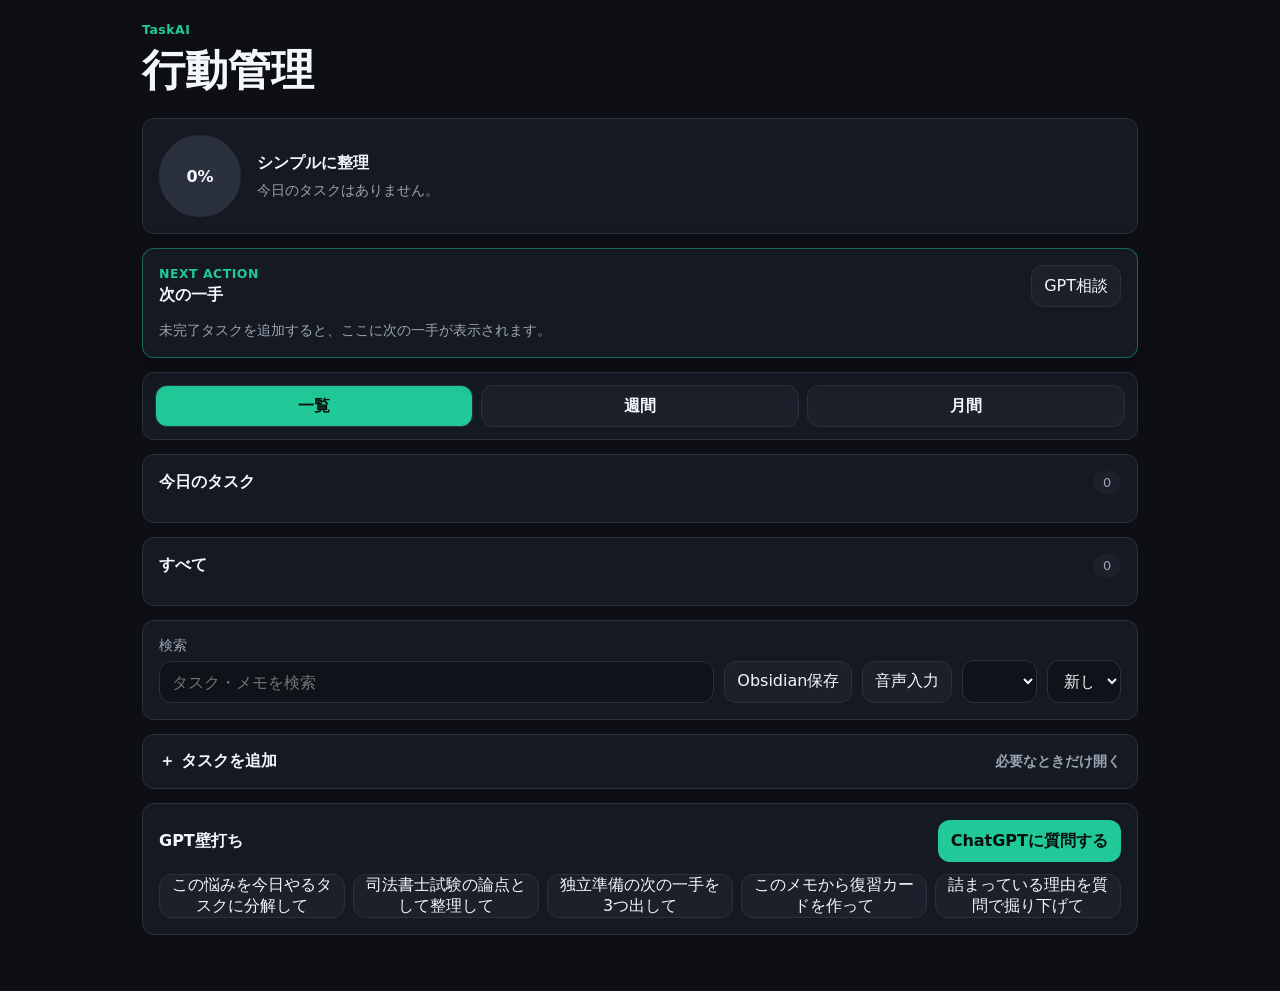
==== index.html @ c5d5bb6f "Add files via upload" ====
<!doctype html>
<html lang="ja">
  <head>
    <meta charset="utf-8">
    <meta name="viewport" content="width=device-width, initial-scale=1, viewport-fit=cover">
    <meta name="theme-color" content="#0d0f14">
    <meta name="description" content="TaskAI">
    <title>TaskAI</title>
    <link rel="manifest" href="./manifest.json">
    <link rel="stylesheet" href="./style.css">
  </head>
  <body>
    <div class="app-shell">
      <header class="topbar">
        <div>
          <p class="eyebrow">TaskAI</p>
          <h1>行動管理</h1>
        </div>
        <button class="icon-button" id="installButton" type="button" hidden aria-label="ホーム画面に追加">
          <span aria-hidden="true">＋</span>
        </button>
      </header>

      <main class="layout">
        <section class="hero-panel" aria-label="進捗">
          <div class="progress-ring" aria-hidden="true">
            <span id="completionRate">0%</span>
          </div>
          <div class="hero-copy">
            <h2>シンプルに整理</h2>
            <p id="todaySummary">今日のタスクはありません。</p>
          </div>
        </section>

        <section class="next-panel" aria-label="次の一手">
          <div class="section-title">
            <div>
              <p class="eyebrow">NEXT ACTION</p>
              <h2>次の一手</h2>
            </div>
            <button id="nextActionAskButton" class="template-button" type="button">GPT相談</button>
          </div>
          <p id="nextActionText" class="next-action-text">未完了タスクを追加すると、ここに次の一手が表示されます。</p>
        </section>

        <section class="view-switcher" aria-label="表示切替">
          <button class="view-button active" data-view="list" type="button">一覧</button>
          <button class="view-button" data-view="week" type="button">週間</button>
          <button class="view-button" data-view="month" type="button">月間</button>
        </section>

        <section id="calendarView" class="calendar-view hidden" aria-label="カレンダー表示">
          <div class="section-title">
            <h2 id="calendarTitle">週間ビュー</h2>
            <span id="calendarCount" class="count-pill">0</span>
          </div>
          <div id="calendarGrid" class="calendar-grid"></div>
        </section>

        <section class="task-section" aria-label="今日のタスク">
          <div class="section-title">
            <h2>今日のタスク</h2>
            <span id="todayCount" class="count-pill">0</span>
          </div>
          <div id="todayTasks" class="task-list"></div>
        </section>

        <section class="task-section" aria-label="すべてのタスク">
          <div class="section-title">
            <h2>すべて</h2>
            <span id="taskCount" class="count-pill">0</span>
          </div>
          <div id="taskList" class="task-list"></div>
        </section>

        <section class="toolbar" aria-label="検索と絞り込み">
          <label class="search-field">
            <span>検索</span>
            <input id="searchInput" type="search" placeholder="タスク・メモを検索">
          </label>
          <div class="toolbar-row">
            <button id="obsidianButton" class="template-button" type="button">Obsidian保存</button>
            <button id="voiceButton" class="template-button" type="button">音声入力</button>
            <select id="categoryFilter" aria-label="カテゴリフィルタ"></select>
            <select id="sortSelect" aria-label="並び替え">
              <option value="created-desc">新しい順</option>
              <option value="due-asc">期限が近い順</option>
              <option value="priority-desc">優先度順</option>
              <option value="title-asc">名前順</option>
            </select>
          </div>
        </section>

        <details id="addTaskDetails" class="form-panel" aria-label="タスク追加">
          <summary class="form-summary">
            <span>＋ タスクを追加</span>
            <small>必要なときだけ開く</small>
          </summary>
          <form id="taskForm" autocomplete="off">
            <label>
              <span>タスク</span>
              <input id="taskTitle" name="title" type="text" placeholder="例: 民法の択一30問を解く" required>
            </label>
            <div class="form-grid">
              <label>
                <span>カテゴリ</span>
                <div class="inline-field">
                  <select id="taskCategory" name="category"></select>
                  <button id="addCategoryButton" class="ghost-button" type="button">追加</button>
                </div>
              </label>
              <label>
                <span>期限</span>
                <input id="taskDueDate" name="dueDate" type="date">
              </label>
              <label>
                <span>優先度</span>
                <select id="taskPriority" name="priority">
                  <option value="high">高</option>
                  <option value="medium" selected>中</option>
                  <option value="low">低</option>
                </select>
              </label>
            </div>
            <label>
              <span>メモ</span>
              <textarea id="taskMemo" name="memo" rows="3" placeholder="気づき、論点、GPTに聞きたいこと"></textarea>
            </label>
            <button class="primary-button wide" type="submit">タスクを追加</button>
          </form>
        </details>

        <section class="quick-panel" aria-label="GPT壁打ち">
          <div class="section-title">
            <h2>GPT壁打ち</h2>
            <button id="askChatGptButton" class="primary-button" type="button">ChatGPTに質問する</button>
          </div>
          <div class="template-grid" id="templateQuestions"></div>
        </section>
      </main>
    </div>

    <button id="addTaskFab" class="fab-button" type="button" aria-label="タスク追加フォームを開く">＋</button>

    <template id="taskTemplate">
      <article class="task-card">
        <div class="task-main">
          <button class="complete-button" type="button" aria-label="完了を切り替え"></button>
          <div class="task-content">
            <div class="task-heading">
              <h3></h3>
              <span class="priority-dot"></span>
            </div>
            <div class="task-meta"></div>
            <textarea class="memo-input" rows="2" aria-label="メモ"></textarea>
          </div>
        </div>
        <div class="task-actions">
          <button class="template-button edit-button" type="button">編集</button>
          <button class="template-button ask-button" type="button">GPT質問</button>
          <button class="danger-button delete-button" type="button">削除</button>
        </div>
      </article>
    </template>


    <dialog id="editTaskDialog" class="edit-dialog">
      <form id="editTaskForm" method="dialog" class="edit-dialog-form">
        <div class="section-title">
          <h2>タスクを編集</h2>
          <button id="closeEditDialogButton" class="icon-button" type="button" aria-label="閉じる">×</button>
        </div>

        <input id="editTaskId" type="hidden">

        <label>
          <span>タスク</span>
          <input id="editTaskTitle" type="text" required>
        </label>

        <div class="form-grid">
          <label>
            <span>カテゴリ</span>
            <input id="editTaskCategory" type="text" list="editCategoryList" placeholder="例: 司法書士">
            <datalist id="editCategoryList"></datalist>
          </label>

          <label>
            <span>期限</span>
            <input id="editTaskDueDate" type="date">
          </label>

          <label>
            <span>優先度</span>
            <select id="editTaskPriority">
              <option value="high">高</option>
              <option value="medium">中</option>
              <option value="low">低</option>
            </select>
          </label>
        </div>

        <label>
          <span>メモ</span>
          <textarea id="editTaskMemo" rows="4"></textarea>
        </label>

        <div class="dialog-actions">
          <button id="cancelEditTaskButton" class="ghost-button" type="button">キャンセル</button>
          <button class="primary-button" type="submit">保存</button>
        </div>
      </form>
    </dialog>


    <script type="module" src="./app.js"></script>
  </body>
</html>
---- style.css ----
:root {
  color-scheme: dark;
  --bg: #0d0f14;
  --panel: #151922;
  --panel-soft: #1b202b;
  --line: #2a303d;
  --text: #f4f7fb;
  --muted: #9aa4b2;
  --accent: #20c997;
  --accent-strong: #13b884;
  --danger: #ff6b6b;
  --yellow: #f6c85f;
  --blue: #76a9ff;
  --radius: 12px;
  font-family: Inter, ui-sans-serif, system-ui, -apple-system, BlinkMacSystemFont, "Segoe UI", sans-serif;
}

* { box-sizing: border-box; }

body {
  margin: 0;
  min-height: 100vh;
  background: var(--bg);
  color: var(--text);
  padding-bottom: 86px;
}

button, input, select, textarea { font: inherit; }

button {
  min-height: 42px;
  cursor: pointer;
}

.app-shell {
  width: min(1040px, 100%);
  margin: 0 auto;
  padding: max(16px, env(safe-area-inset-top)) 14px 28px;
}

.topbar {
  display: flex;
  align-items: center;
  justify-content: space-between;
  gap: 16px;
  padding: 6px 0 18px;
}

.eyebrow {
  margin: 0 0 4px;
  color: var(--accent);
  font-size: 0.78rem;
  font-weight: 800;
  letter-spacing: 0.04em;
}

h1, h2, h3, p { margin: 0; }

h1 {
  font-size: clamp(1.45rem, 6vw, 2.7rem);
  letter-spacing: 0;
}

.layout {
  display: grid;
  gap: 14px;
}

.hero-panel,
.next-panel,
.quick-panel,
.form-panel,
.toolbar,
.task-section {
  background: var(--panel);
  border: 1px solid var(--line);
  border-radius: var(--radius);
  padding: 16px;
}

.hero-panel {
  display: grid;
  grid-template-columns: auto 1fr;
  align-items: center;
  gap: 16px;
}

.next-panel {
  position: sticky;
  top: 0;
  z-index: 5;
  border-color: rgba(32, 201, 151, 0.45);
  box-shadow: 0 10px 30px rgba(0, 0, 0, 0.25);
}

.progress-ring {
  --progress: 0%;
  display: grid;
  place-items: center;
  width: 82px;
  aspect-ratio: 1;
  border-radius: 50%;
  background: conic-gradient(var(--accent) var(--progress), #2a303d 0);
  color: var(--text);
  font-weight: 800;
}

.hero-copy {
  display: grid;
  gap: 8px;
}

.hero-copy h2,
.section-title h2 {
  font-size: 1rem;
}

.hero-copy p,
.task-meta,
.empty-state,
label span,
.form-summary small,
.next-action-text {
  color: var(--muted);
  font-size: 0.86rem;
}

.next-action-text {
  line-height: 1.6;
}

.section-title,
.toolbar-row,
.inline-field,
.task-heading,
.task-actions {
  display: flex;
  align-items: center;
  gap: 10px;
}

.section-title {
  justify-content: space-between;
  margin-bottom: 12px;
}

.template-grid {
  display: grid;
  grid-template-columns: repeat(auto-fit, minmax(150px, 1fr));
  gap: 8px;
}

form,
.task-list,
.task-content {
  display: grid;
  gap: 10px;
}

.form-panel {
  overflow: hidden;
}

.form-summary {
  display: flex;
  align-items: center;
  justify-content: space-between;
  gap: 12px;
  list-style: none;
  cursor: pointer;
  font-weight: 800;
}

.form-summary::-webkit-details-marker {
  display: none;
}

.form-panel[open] .form-summary {
  margin-bottom: 14px;
}

.form-grid {
  display: grid;
  grid-template-columns: 1fr;
  gap: 10px;
}

label {
  display: grid;
  gap: 6px;
}

input,
select,
textarea {
  width: 100%;
  min-height: 42px;
  border: 1px solid var(--line);
  border-radius: var(--radius);
  background: #0f1218;
  color: var(--text);
  padding: 10px 12px;
  outline: none;
}

textarea {
  resize: vertical;
}

input:focus,
select:focus,
textarea:focus {
  border-color: var(--accent);
  box-shadow: 0 0 0 3px rgba(32, 201, 151, 0.12);
}

.primary-button,
.ghost-button,
.template-button,
.danger-button,
.icon-button,
.fab-button {
  border: 1px solid transparent;
  border-radius: var(--radius);
  padding: 0 12px;
  color: var(--text);
}

.primary-button {
  background: var(--accent);
  color: #07100d;
  font-weight: 800;
}

.primary-button:hover {
  background: var(--accent-strong);
}

.ghost-button,
.template-button,
.icon-button {
  background: var(--panel-soft);
  border-color: var(--line);
}

.danger-button {
  background: rgba(255, 107, 107, 0.1);
  border-color: rgba(255, 107, 107, 0.35);
  color: #ffb4b4;
}

.wide {
  width: 100%;
}

.toolbar {
  display: grid;
  gap: 10px;
}

.toolbar-row > * {
  flex: 1;
}

.count-pill {
  min-width: 28px;
  border-radius: 999px;
  background: var(--panel-soft);
  color: var(--muted);
  padding: 4px 8px;
  text-align: center;
  font-size: 0.8rem;
}

.task-card {
  display: grid;
  gap: 12px;
  border: 1px solid var(--line);
  border-radius: var(--radius);
  background: #10141b;
  padding: 12px;
}

.task-card.priority-high {
  border-color: rgba(255, 107, 107, 0.45);
}

.task-main {
  display: grid;
  grid-template-columns: 34px 1fr;
  gap: 10px;
  align-items: start;
}

.complete-button {
  width: 34px;
  min-height: 34px;
  border: 1px solid var(--line);
  border-radius: 50%;
  background: #0f1218;
  color: var(--accent);
  font-weight: 800;
}

.is-completed {
  opacity: 0.68;
}

.is-completed h3 {
  color: var(--muted);
  text-decoration: line-through;
}

.priority-dot {
  width: 10px;
  height: 10px;
  border-radius: 50%;
  flex: 0 0 auto;
}

.priority-high .priority-dot { background: var(--danger); }
.priority-medium .priority-dot { background: var(--yellow); }
.priority-low .priority-dot { background: var(--blue); }

.memo-input {
  min-height: 58px;
  background: #0b0d12;
}

.task-actions {
  justify-content: flex-end;
}

.empty-state {
  padding: 16px 0;
  text-align: center;
}

.fab-button {
  position: fixed;
  right: 18px;
  bottom: calc(18px + env(safe-area-inset-bottom));
  width: 58px;
  height: 58px;
  min-height: 58px;
  border-radius: 999px;
  background: var(--accent);
  color: #07100d;
  font-size: 1.8rem;
  font-weight: 900;
  box-shadow: 0 12px 30px rgba(0, 0, 0, 0.4);
  z-index: 20;
}

@media (min-width: 760px) {
  body {
    padding-bottom: 28px;
  }

  .app-shell {
    padding-inline: 22px;
  }

  .layout {
    grid-template-columns: 1fr 1fr;
  }

  .hero-panel,
  .next-panel,
  .quick-panel,
  .toolbar,
  .task-section,
  .form-panel {
    grid-column: span 2;
  }

  .form-grid {
    grid-template-columns: 1.3fr 1fr 0.8fr;
  }

  .toolbar {
    grid-template-columns: 1.4fr 1fr;
    align-items: end;
  }

  .fab-button {
    display: none;
  }
}


/* 表示切替・週間/月間ビュー */
.view-switcher {
  display: flex;
  gap: 8px;
  background: var(--panel);
  border: 1px solid var(--line);
  border-radius: var(--radius);
  padding: 12px;
}

.view-button {
  flex: 1;
  min-height: 42px;
  border-radius: var(--radius);
  border: 1px solid var(--line);
  background: var(--panel-soft);
  color: var(--text);
  font-weight: 800;
}

.view-button.active {
  background: var(--accent);
  color: #07100d;
}

.calendar-view {
  background: var(--panel);
  border: 1px solid var(--line);
  border-radius: var(--radius);
  padding: 16px;
}

.calendar-grid {
  display: grid;
  grid-template-columns: 1fr;
  gap: 10px;
}

.calendar-day {
  min-height: 92px;
  border: 1px solid var(--line);
  border-radius: var(--radius);
  padding: 10px;
  background: #10141b;
}

.calendar-day.today {
  border-color: rgba(32, 201, 151, 0.65);
  box-shadow: 0 0 0 2px rgba(32, 201, 151, 0.08);
}

.calendar-day h3 {
  margin-bottom: 8px;
  font-size: 0.92rem;
  color: var(--text);
}

.calendar-task {
  padding: 7px 8px;
  border-radius: 9px;
  background: var(--panel-soft);
  font-size: 0.8rem;
  margin-bottom: 6px;
  line-height: 1.35;
  border-left: 4px solid var(--blue);
}

.calendar-task.high {
  border-left-color: var(--danger);
}

.calendar-task.medium {
  border-left-color: var(--yellow);
}

.calendar-task.low {
  border-left-color: var(--blue);
}

.calendar-task.done {
  opacity: 0.58;
  text-decoration: line-through;
}

.hidden {
  display: none !important;
}

@media (min-width: 760px) {
  .view-switcher,
  .calendar-view {
    grid-column: span 2;
  }

  .calendar-grid {
    grid-template-columns: repeat(7, minmax(0, 1fr));
  }

  .calendar-day {
    min-height: 130px;
  }
}


.edit-button {
  border-color: rgba(118, 169, 255, 0.38);
}


#obsidianButton,
#voiceButton {
  white-space: nowrap;
}


/* タスク編集モーダル */
.edit-dialog {
  width: min(620px, calc(100% - 28px));
  border: 1px solid var(--line);
  border-radius: var(--radius);
  background: var(--panel);
  color: var(--text);
  padding: 0;
}

.edit-dialog::backdrop {
  background: rgba(0, 0, 0, 0.68);
  backdrop-filter: blur(4px);
}

.edit-dialog-form {
  display: grid;
  gap: 14px;
  padding: 16px;
}

.dialog-actions {
  display: flex;
  gap: 10px;
  justify-content: flex-end;
}

.dialog-actions button {
  min-width: 112px;
}

#closeEditDialogButton {
  width: 42px;
  padding: 0;
}
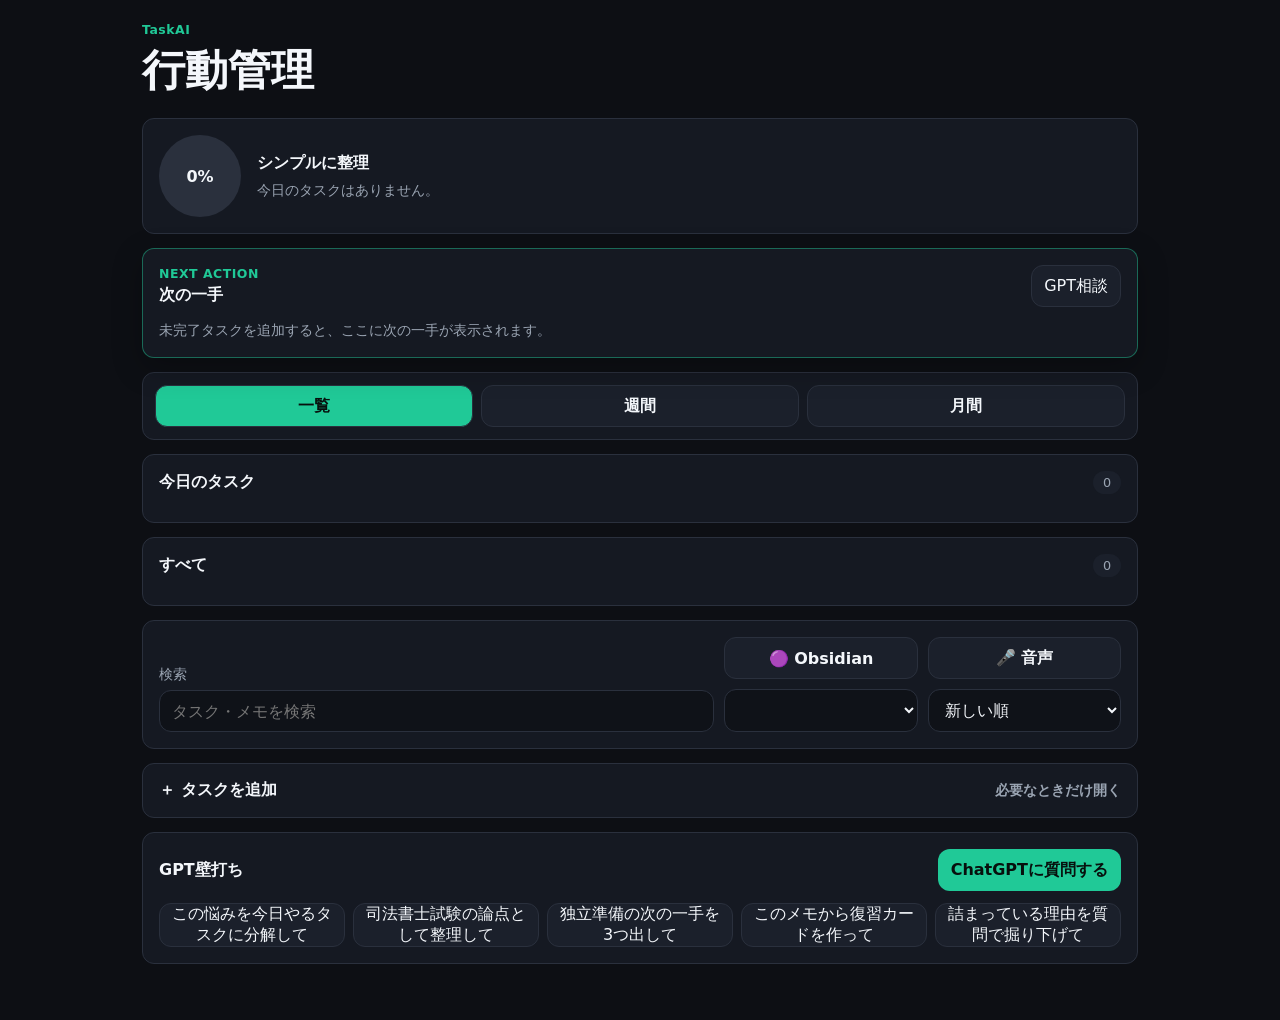
==== commit a9f199a9: "Add files via upload" ====
--- a/index.html
+++ b/index.html
@@ -7,7 +7,7 @@
     <meta name="description" content="TaskAI">
     <title>TaskAI</title>
     <link rel="manifest" href="./manifest.json">
-    <link rel="stylesheet" href="./style.css">
+    <link rel="stylesheet" href="./style.css?v=34">
   </head>
   <body>
     <div class="app-shell">
@@ -79,8 +79,8 @@
             <input id="searchInput" type="search" placeholder="タスク・メモを検索">
           </label>
           <div class="toolbar-row">
-            <button id="obsidianButton" class="template-button" type="button">Obsidian保存</button>
-            <button id="voiceButton" class="template-button" type="button">音声入力</button>
+            <button id="obsidianButton" class="template-button" type="button">🟣 Obsidian</button>
+            <button id="voiceButton" class="template-button" type="button">🎤 音声</button>
             <select id="categoryFilter" aria-label="カテゴリフィルタ"></select>
             <select id="sortSelect" aria-label="並び替え">
               <option value="created-desc">新しい順</option>
@@ -213,6 +213,6 @@
     </dialog>
 
 
-    <script type="module" src="./app.js"></script>
+    <script type="module" src="./app.js?v=34"></script>
   </body>
 </html>
--- a/style.css
+++ b/style.css
@@ -539,3 +539,47 @@
   width: 42px;
   padding: 0;
 }
+
+
+/* スマホ時のツールバー崩れ対策 */
+.toolbar-row {
+  flex-wrap: wrap;
+  align-items: stretch;
+}
+
+#obsidianButton,
+#voiceButton {
+  flex: 1 1 calc(50% - 6px);
+  min-width: 130px;
+}
+
+#categoryFilter,
+#sortSelect {
+  flex: 1 1 calc(50% - 6px);
+  min-width: 0;
+}
+
+@media (max-width: 520px) {
+  .toolbar-row {
+    display: grid;
+    grid-template-columns: 1fr 1fr;
+  }
+
+  #obsidianButton,
+  #voiceButton,
+  #categoryFilter,
+  #sortSelect {
+    width: 100%;
+    min-width: 0;
+  }
+}
+
+
+#obsidianButton {
+  font-weight: 800;
+}
+
+
+#voiceButton {
+  font-weight: 800;
+}
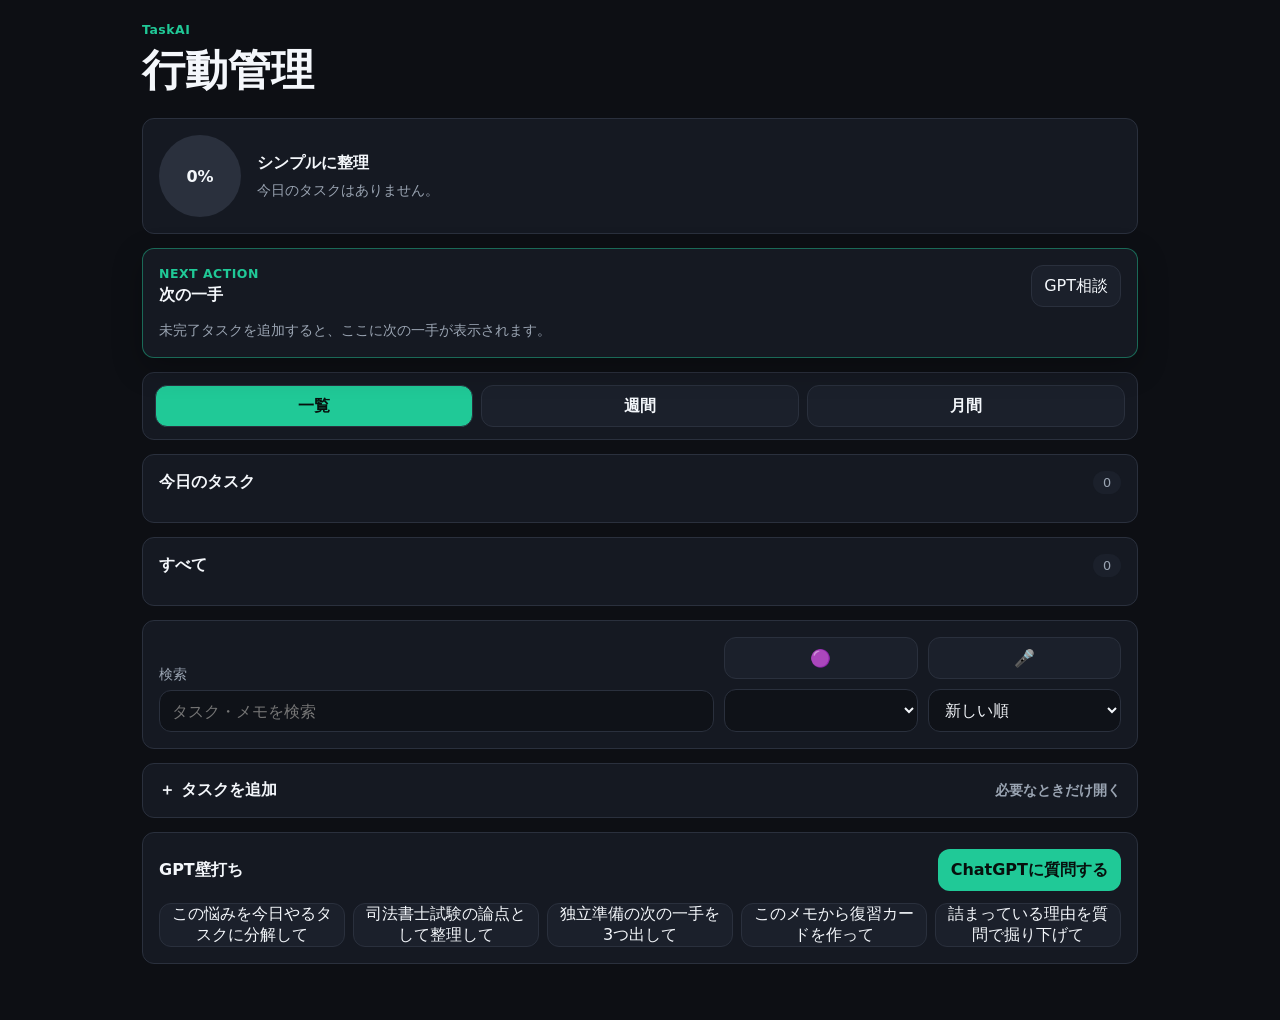
==== commit bf0332ee: "Add files via upload" ====
--- a/index.html
+++ b/index.html
@@ -7,7 +7,7 @@
     <meta name="description" content="TaskAI">
     <title>TaskAI</title>
     <link rel="manifest" href="./manifest.json">
-    <link rel="stylesheet" href="./style.css?v=34">
+    <link rel="stylesheet" href="./style.css?v=41">
   </head>
   <body>
     <div class="app-shell">
@@ -79,8 +79,8 @@
             <input id="searchInput" type="search" placeholder="タスク・メモを検索">
           </label>
           <div class="toolbar-row">
-            <button id="obsidianButton" class="template-button" type="button">🟣 Obsidian</button>
-            <button id="voiceButton" class="template-button" type="button">🎤 音声</button>
+            <button id="obsidianButton" class="template-button" type="button">🟣</button>
+            <button id="voiceButton" class="template-button" type="button">🎤</button>
             <select id="categoryFilter" aria-label="カテゴリフィルタ"></select>
             <select id="sortSelect" aria-label="並び替え">
               <option value="created-desc">新しい順</option>
@@ -213,6 +213,6 @@
     </dialog>
 
 
-    <script type="module" src="./app.js?v=34"></script>
+    <script type="module" src="./app.js?v=41"></script>
   </body>
 </html>
--- a/style.css
+++ b/style.css
@@ -583,3 +583,20 @@
 #voiceButton {
   font-weight: 800;
 }
+
+
+#obsidianButton,
+#voiceButton {
+  font-size: 1.05rem;
+  font-weight: 900;
+  padding-inline: 0;
+  display: grid;
+  place-items: center;
+}
+
+@media (max-width: 520px) {
+  #obsidianButton,
+  #voiceButton {
+    min-width: 0;
+  }
+}
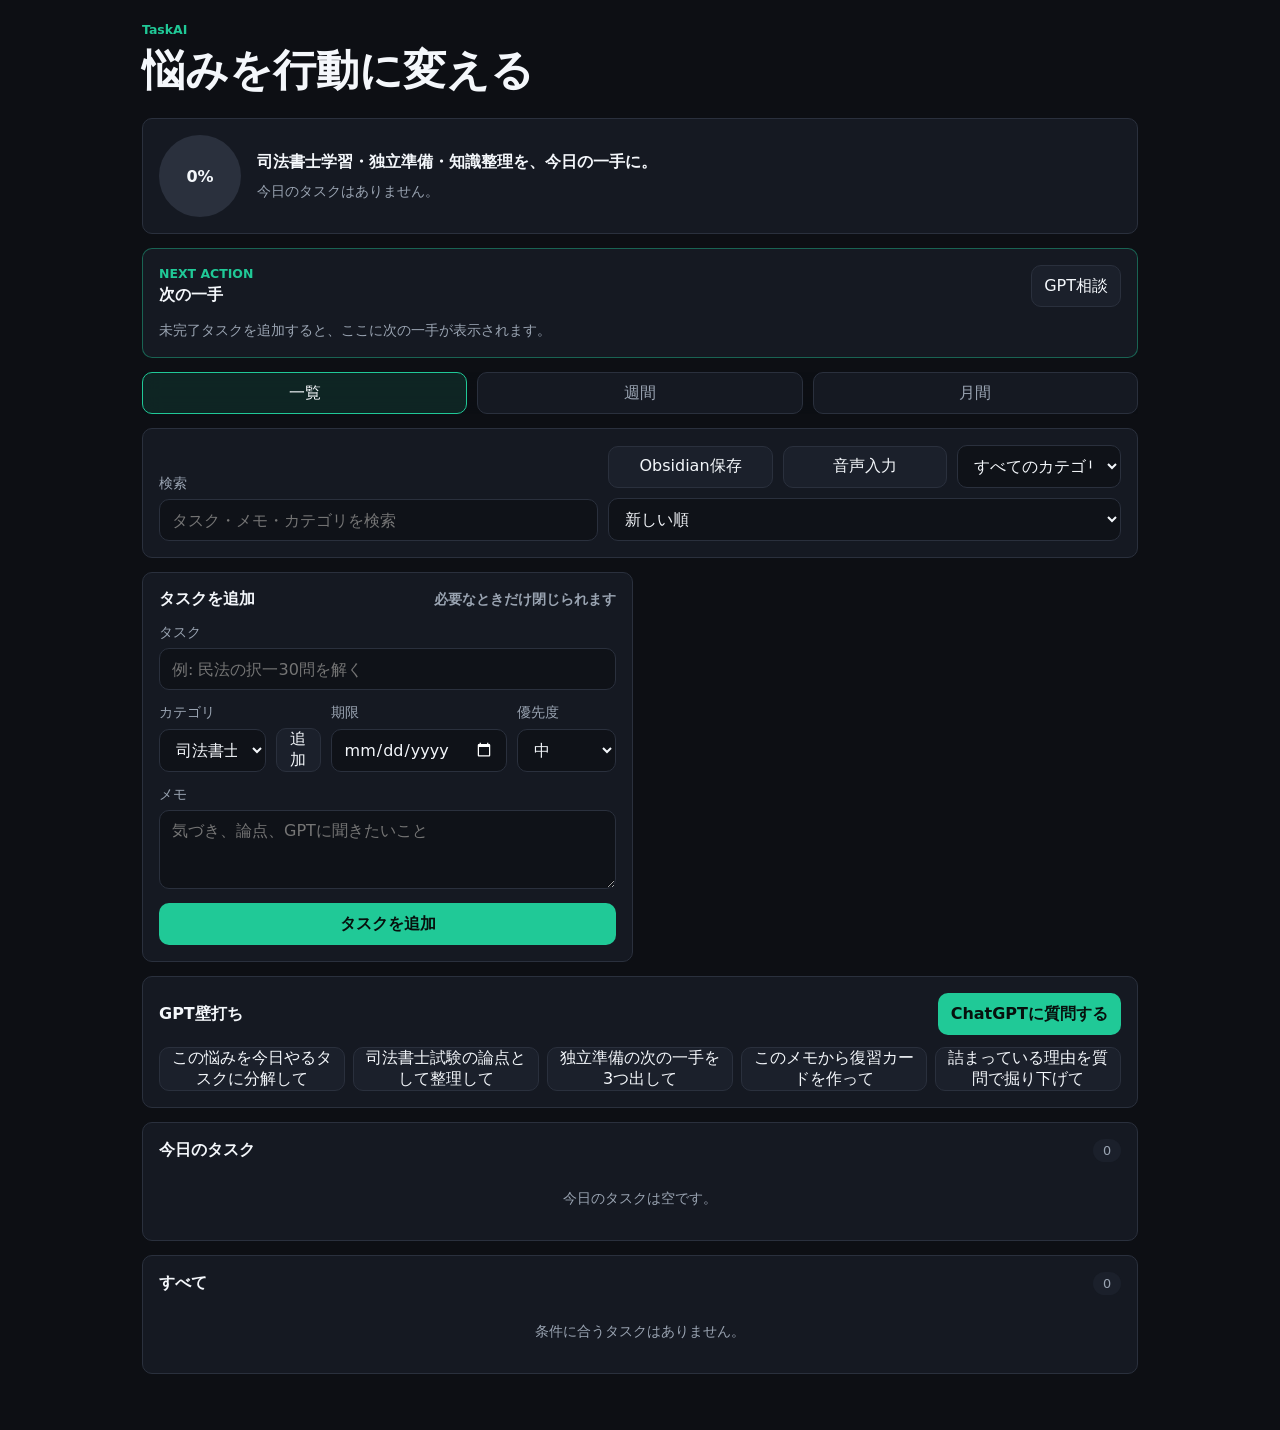
==== commit 7fbc3893: "Add files via upload" ====
--- a/index.html
+++ b/index.html
@@ -4,30 +4,43 @@
     <meta charset="utf-8">
     <meta name="viewport" content="width=device-width, initial-scale=1, viewport-fit=cover">
     <meta name="theme-color" content="#0d0f14">
-    <meta name="description" content="TaskAI">
+    <meta name="description" content="悩みを行動に変えるTaskAI">
     <title>TaskAI</title>
-    <link rel="manifest" href="./manifest.json">
-    <link rel="stylesheet" href="./style.css?v=41">
+    <script>
+      (() => {
+        const icon = "data:image/svg+xml,%3Csvg xmlns='http://www.w3.org/2000/svg' viewBox='0 0 512 512'%3E%3Crect width='512' height='512' rx='96' fill='%230d0f14'/%3E%3Cpath fill='%2320c997' d='M132 154h248v48H132zM132 236h184v48H132zM132 318h124v48H132z'/%3E%3Ccircle cx='376' cy='329' r='54' fill='%2376a9ff'/%3E%3C/svg%3E";
+        const manifest = {
+          name: "TaskAI",
+          short_name: "TaskAI",
+          description: "悩みを行動に変えるTaskAI",
+          start_url: "./index.html",
+          scope: "./",
+          display: "standalone",
+          background_color: "#0d0f14",
+          theme_color: "#0d0f14",
+          icons: [{ src: icon, sizes: "512x512", type: "image/svg+xml", purpose: "any maskable" }]
+        };
+        const href = URL.createObjectURL(new Blob([JSON.stringify(manifest)], { type: "application/manifest+json" }));
+        document.write(`<link rel="manifest" href="${href}">`);
+      })();
+    </script>
+    <link rel="stylesheet" href="./style.css?v=20260524">
   </head>
   <body>
     <div class="app-shell">
       <header class="topbar">
         <div>
           <p class="eyebrow">TaskAI</p>
-          <h1>行動管理</h1>
-        </div>
-        <button class="icon-button" id="installButton" type="button" hidden aria-label="ホーム画面に追加">
-          <span aria-hidden="true">＋</span>
-        </button>
+          <h1>悩みを行動に変える</h1>
+        </div>
+        <button id="installButton" class="icon-button" type="button" hidden aria-label="ホーム画面に追加">+</button>
       </header>
 
       <main class="layout">
         <section class="hero-panel" aria-label="進捗">
-          <div class="progress-ring" aria-hidden="true">
-            <span id="completionRate">0%</span>
-          </div>
+          <div class="progress-ring" aria-hidden="true"><span id="completionRate">0%</span></div>
           <div class="hero-copy">
-            <h2>シンプルに整理</h2>
+            <h2>司法書士学習・独立準備・知識整理を、今日の一手に。</h2>
             <p id="todaySummary">今日のタスクはありません。</p>
           </div>
         </section>
@@ -57,30 +70,14 @@
           <div id="calendarGrid" class="calendar-grid"></div>
         </section>
 
-        <section class="task-section" aria-label="今日のタスク">
-          <div class="section-title">
-            <h2>今日のタスク</h2>
-            <span id="todayCount" class="count-pill">0</span>
-          </div>
-          <div id="todayTasks" class="task-list"></div>
-        </section>
-
-        <section class="task-section" aria-label="すべてのタスク">
-          <div class="section-title">
-            <h2>すべて</h2>
-            <span id="taskCount" class="count-pill">0</span>
-          </div>
-          <div id="taskList" class="task-list"></div>
-        </section>
-
-        <section class="toolbar" aria-label="検索と絞り込み">
+        <section class="toolbar" aria-label="検索と操作">
           <label class="search-field">
             <span>検索</span>
-            <input id="searchInput" type="search" placeholder="タスク・メモを検索">
+            <input id="searchInput" type="search" placeholder="タスク・メモ・カテゴリを検索">
           </label>
           <div class="toolbar-row">
-            <button id="obsidianButton" class="template-button" type="button">🟣</button>
-            <button id="voiceButton" class="template-button" type="button">🎤</button>
+            <button id="obsidianButton" class="template-button" type="button">Obsidian保存</button>
+            <button id="voiceButton" class="template-button" type="button">音声入力</button>
             <select id="categoryFilter" aria-label="カテゴリフィルタ"></select>
             <select id="sortSelect" aria-label="並び替え">
               <option value="created-desc">新しい順</option>
@@ -91,10 +88,10 @@
           </div>
         </section>
 
-        <details id="addTaskDetails" class="form-panel" aria-label="タスク追加">
+        <details id="addTaskDetails" class="form-panel" open>
           <summary class="form-summary">
-            <span>＋ タスクを追加</span>
-            <small>必要なときだけ開く</small>
+            <span>タスクを追加</span>
+            <small>必要なときだけ閉じられます</small>
           </summary>
           <form id="taskForm" autocomplete="off">
             <label>
@@ -135,12 +132,28 @@
             <h2>GPT壁打ち</h2>
             <button id="askChatGptButton" class="primary-button" type="button">ChatGPTに質問する</button>
           </div>
-          <div class="template-grid" id="templateQuestions"></div>
+          <div id="templateQuestions" class="template-grid"></div>
+        </section>
+
+        <section class="task-section" data-list-section aria-label="今日のタスク">
+          <div class="section-title">
+            <h2>今日のタスク</h2>
+            <span id="todayCount" class="count-pill">0</span>
+          </div>
+          <div id="todayTasks" class="task-list"></div>
+        </section>
+
+        <section class="task-section" data-list-section aria-label="すべてのタスク">
+          <div class="section-title">
+            <h2>すべて</h2>
+            <span id="taskCount" class="count-pill">0</span>
+          </div>
+          <div id="taskList" class="task-list"></div>
         </section>
       </main>
     </div>
 
-    <button id="addTaskFab" class="fab-button" type="button" aria-label="タスク追加フォームを開く">＋</button>
+    <button id="addTaskFab" class="fab-button" type="button" aria-label="タスク追加フォームを開く">+</button>
 
     <template id="taskTemplate">
       <article class="task-card">
@@ -163,33 +176,27 @@
       </article>
     </template>
 
-
     <dialog id="editTaskDialog" class="edit-dialog">
-      <form id="editTaskForm" method="dialog" class="edit-dialog-form">
+      <form id="editTaskForm" class="edit-dialog-form" method="dialog">
         <div class="section-title">
           <h2>タスクを編集</h2>
-          <button id="closeEditDialogButton" class="icon-button" type="button" aria-label="閉じる">×</button>
-        </div>
-
+          <button id="closeEditDialogButton" class="icon-button" type="button" aria-label="閉じる">x</button>
+        </div>
         <input id="editTaskId" type="hidden">
-
         <label>
           <span>タスク</span>
           <input id="editTaskTitle" type="text" required>
         </label>
-
         <div class="form-grid">
           <label>
             <span>カテゴリ</span>
-            <input id="editTaskCategory" type="text" list="editCategoryList" placeholder="例: 司法書士">
+            <input id="editTaskCategory" type="text" list="editCategoryList">
             <datalist id="editCategoryList"></datalist>
           </label>
-
           <label>
             <span>期限</span>
             <input id="editTaskDueDate" type="date">
           </label>
-
           <label>
             <span>優先度</span>
             <select id="editTaskPriority">
@@ -199,12 +206,10 @@
             </select>
           </label>
         </div>
-
         <label>
           <span>メモ</span>
           <textarea id="editTaskMemo" rows="4"></textarea>
         </label>
-
         <div class="dialog-actions">
           <button id="cancelEditTaskButton" class="ghost-button" type="button">キャンセル</button>
           <button class="primary-button" type="submit">保存</button>
@@ -212,7 +217,6 @@
       </form>
     </dialog>
 
-
-    <script type="module" src="./app.js?v=41"></script>
+    <script type="module" src="./app.js?v=20260524"></script>
   </body>
 </html>
--- a/style.css
+++ b/style.css
@@ -11,12 +11,11 @@
   --danger: #ff6b6b;
   --yellow: #f6c85f;
   --blue: #76a9ff;
-  --radius: 12px;
+  --radius: 10px;
   font-family: Inter, ui-sans-serif, system-ui, -apple-system, BlinkMacSystemFont, "Segoe UI", sans-serif;
 }
 
 * { box-sizing: border-box; }
-
 body {
   margin: 0;
   min-height: 100vh;
@@ -24,75 +23,49 @@
   color: var(--text);
   padding-bottom: 86px;
 }
-
 button, input, select, textarea { font: inherit; }
-
-button {
-  min-height: 42px;
-  cursor: pointer;
-}
+button { min-height: 42px; cursor: pointer; }
+h1, h2, h3, p { margin: 0; }
+h1 { font-size: clamp(1.45rem, 6vw, 2.7rem); letter-spacing: 0; }
 
 .app-shell {
   width: min(1040px, 100%);
   margin: 0 auto;
   padding: max(16px, env(safe-area-inset-top)) 14px 28px;
 }
-
-.topbar {
+.topbar, .section-title, .toolbar-row, .inline-field, .task-heading, .task-actions, .view-switcher {
   display: flex;
   align-items: center;
-  justify-content: space-between;
-  gap: 16px;
-  padding: 6px 0 18px;
-}
-
+  gap: 10px;
+}
+.topbar { justify-content: space-between; padding: 6px 0 18px; }
+.section-title { justify-content: space-between; margin-bottom: 12px; }
+.layout, form, .task-list, .task-content { display: grid; gap: 14px; }
 .eyebrow {
-  margin: 0 0 4px;
+  margin-bottom: 4px;
   color: var(--accent);
   font-size: 0.78rem;
   font-weight: 800;
-  letter-spacing: 0.04em;
-}
-
-h1, h2, h3, p { margin: 0; }
-
-h1 {
-  font-size: clamp(1.45rem, 6vw, 2.7rem);
-  letter-spacing: 0;
-}
-
-.layout {
-  display: grid;
-  gap: 14px;
-}
-
-.hero-panel,
-.next-panel,
-.quick-panel,
-.form-panel,
-.toolbar,
-.task-section {
+}
+
+.hero-panel, .next-panel, .quick-panel, .form-panel, .toolbar, .task-section, .calendar-view {
   background: var(--panel);
   border: 1px solid var(--line);
   border-radius: var(--radius);
   padding: 16px;
 }
-
 .hero-panel {
   display: grid;
   grid-template-columns: auto 1fr;
   align-items: center;
   gap: 16px;
 }
-
 .next-panel {
   position: sticky;
   top: 0;
   z-index: 5;
-  border-color: rgba(32, 201, 151, 0.45);
-  box-shadow: 0 10px 30px rgba(0, 0, 0, 0.25);
-}
-
+  border-color: rgba(32, 201, 151, 0.42);
+}
 .progress-ring {
   --progress: 0%;
   display: grid;
@@ -101,47 +74,34 @@
   aspect-ratio: 1;
   border-radius: 50%;
   background: conic-gradient(var(--accent) var(--progress), #2a303d 0);
-  color: var(--text);
-  font-weight: 800;
-}
-
-.hero-copy {
-  display: grid;
-  gap: 8px;
-}
-
-.hero-copy h2,
-.section-title h2 {
-  font-size: 1rem;
-}
-
-.hero-copy p,
-.task-meta,
-.empty-state,
-label span,
-.form-summary small,
-.next-action-text {
+  font-weight: 800;
+}
+.hero-copy, .toolbar { display: grid; gap: 10px; }
+.hero-copy h2, .section-title h2 { font-size: 1rem; }
+.hero-copy p, .task-meta, .empty-state, label span, .form-summary small, .next-action-text, .calendar-day p {
   color: var(--muted);
   font-size: 0.86rem;
 }
-
-.next-action-text {
-  line-height: 1.6;
-}
-
-.section-title,
-.toolbar-row,
-.inline-field,
-.task-heading,
-.task-actions {
-  display: flex;
-  align-items: center;
-  gap: 10px;
-}
-
-.section-title {
-  justify-content: space-between;
-  margin-bottom: 12px;
+.next-action-text { line-height: 1.6; }
+
+.view-switcher {
+  position: sticky;
+  top: 92px;
+  z-index: 4;
+  background: rgba(13, 15, 20, 0.92);
+  backdrop-filter: blur(10px);
+}
+.view-button {
+  flex: 1;
+  border: 1px solid var(--line);
+  border-radius: var(--radius);
+  background: var(--panel);
+  color: var(--muted);
+}
+.view-button.active {
+  border-color: var(--accent);
+  color: var(--text);
+  background: rgba(32, 201, 151, 0.12);
 }
 
 .template-grid {
@@ -149,18 +109,6 @@
   grid-template-columns: repeat(auto-fit, minmax(150px, 1fr));
   gap: 8px;
 }
-
-form,
-.task-list,
-.task-content {
-  display: grid;
-  gap: 10px;
-}
-
-.form-panel {
-  overflow: hidden;
-}
-
 .form-summary {
   display: flex;
   align-items: center;
@@ -170,29 +118,11 @@
   cursor: pointer;
   font-weight: 800;
 }
-
-.form-summary::-webkit-details-marker {
-  display: none;
-}
-
-.form-panel[open] .form-summary {
-  margin-bottom: 14px;
-}
-
-.form-grid {
-  display: grid;
-  grid-template-columns: 1fr;
-  gap: 10px;
-}
-
-label {
-  display: grid;
-  gap: 6px;
-}
-
-input,
-select,
-textarea {
+.form-summary::-webkit-details-marker { display: none; }
+.form-panel[open] .form-summary { margin-bottom: 14px; }
+.form-grid { display: grid; grid-template-columns: 1fr; gap: 10px; }
+label { display: grid; gap: 6px; }
+input, select, textarea {
   width: 100%;
   min-height: 42px;
   border: 1px solid var(--line);
@@ -202,66 +132,25 @@
   padding: 10px 12px;
   outline: none;
 }
-
-textarea {
-  resize: vertical;
-}
-
-input:focus,
-select:focus,
-textarea:focus {
+textarea { resize: vertical; }
+input:focus, select:focus, textarea:focus {
   border-color: var(--accent);
   box-shadow: 0 0 0 3px rgba(32, 201, 151, 0.12);
 }
 
-.primary-button,
-.ghost-button,
-.template-button,
-.danger-button,
-.icon-button,
-.fab-button {
+.primary-button, .ghost-button, .template-button, .danger-button, .icon-button {
   border: 1px solid transparent;
   border-radius: var(--radius);
   padding: 0 12px;
   color: var(--text);
 }
-
-.primary-button {
-  background: var(--accent);
-  color: #07100d;
-  font-weight: 800;
-}
-
-.primary-button:hover {
-  background: var(--accent-strong);
-}
-
-.ghost-button,
-.template-button,
-.icon-button {
-  background: var(--panel-soft);
-  border-color: var(--line);
-}
-
-.danger-button {
-  background: rgba(255, 107, 107, 0.1);
-  border-color: rgba(255, 107, 107, 0.35);
-  color: #ffb4b4;
-}
-
-.wide {
-  width: 100%;
-}
-
-.toolbar {
-  display: grid;
-  gap: 10px;
-}
-
-.toolbar-row > * {
-  flex: 1;
-}
-
+.primary-button { background: var(--accent); color: #07100d; font-weight: 800; }
+.primary-button:hover { background: var(--accent-strong); }
+.ghost-button, .template-button, .icon-button { background: var(--panel-soft); border-color: var(--line); }
+.danger-button { background: rgba(255, 107, 107, 0.1); border-color: rgba(255, 107, 107, 0.35); color: #ffb4b4; }
+.wide { width: 100%; }
+.toolbar-row { flex-wrap: wrap; }
+.toolbar-row > * { flex: 1 1 140px; }
 .count-pill {
   min-width: 28px;
   border-radius: 999px;
@@ -280,18 +169,12 @@
   background: #10141b;
   padding: 12px;
 }
-
-.task-card.priority-high {
-  border-color: rgba(255, 107, 107, 0.45);
-}
-
 .task-main {
   display: grid;
   grid-template-columns: 34px 1fr;
   gap: 10px;
   align-items: start;
 }
-
 .complete-button {
   width: 34px;
   min-height: 34px;
@@ -301,302 +184,76 @@
   color: var(--accent);
   font-weight: 800;
 }
-
-.is-completed {
-  opacity: 0.68;
-}
-
-.is-completed h3 {
-  color: var(--muted);
-  text-decoration: line-through;
-}
-
-.priority-dot {
-  width: 10px;
-  height: 10px;
-  border-radius: 50%;
-  flex: 0 0 auto;
-}
-
-.priority-high .priority-dot { background: var(--danger); }
-.priority-medium .priority-dot { background: var(--yellow); }
-.priority-low .priority-dot { background: var(--blue); }
-
-.memo-input {
-  min-height: 58px;
-  background: #0b0d12;
-}
-
-.task-actions {
-  justify-content: flex-end;
-}
-
-.empty-state {
-  padding: 16px 0;
-  text-align: center;
+.is-completed h3 { color: var(--muted); text-decoration: line-through; }
+.priority-dot { width: 10px; height: 10px; border-radius: 50%; flex: 0 0 auto; }
+.priority-high .priority-dot, .calendar-task.high { background: var(--danger); }
+.priority-medium .priority-dot, .calendar-task.medium { background: var(--yellow); }
+.priority-low .priority-dot, .calendar-task.low { background: var(--blue); }
+.memo-input { min-height: 58px; background: #0b0d12; }
+.task-actions { justify-content: flex-end; flex-wrap: wrap; }
+.empty-state { padding: 16px 0; text-align: center; }
+.hidden { display: none !important; }
+
+.calendar-grid {
+  display: grid;
+  grid-template-columns: repeat(auto-fit, minmax(132px, 1fr));
+  gap: 10px;
+}
+.calendar-day {
+  min-height: 116px;
+  border: 1px solid var(--line);
+  border-radius: var(--radius);
+  background: #10141b;
+  padding: 10px;
+}
+.calendar-day.today { border-color: var(--accent); }
+.calendar-day h3 { margin-bottom: 8px; font-size: 0.92rem; }
+.calendar-task {
+  display: block;
+  width: 100%;
+  min-height: 32px;
+  margin-top: 6px;
+  border: 0;
+  border-radius: 7px;
+  color: #06100d;
+  padding: 6px 8px;
+  text-align: left;
+  font-size: 0.84rem;
+  font-weight: 800;
 }
 
 .fab-button {
   position: fixed;
-  right: 18px;
-  bottom: calc(18px + env(safe-area-inset-bottom));
-  width: 58px;
-  height: 58px;
-  min-height: 58px;
-  border-radius: 999px;
+  right: max(18px, env(safe-area-inset-right));
+  bottom: max(18px, env(safe-area-inset-bottom));
+  width: 56px;
+  min-height: 56px;
+  border: 0;
+  border-radius: 50%;
   background: var(--accent);
   color: #07100d;
   font-size: 1.8rem;
-  font-weight: 900;
-  box-shadow: 0 12px 30px rgba(0, 0, 0, 0.4);
-  z-index: 20;
-}
+  font-weight: 800;
+  box-shadow: 0 14px 30px rgba(0, 0, 0, 0.32);
+}
+.edit-dialog {
+  width: min(620px, calc(100% - 24px));
+  border: 1px solid var(--line);
+  border-radius: var(--radius);
+  background: var(--panel);
+  color: var(--text);
+  padding: 16px;
+}
+.edit-dialog::backdrop { background: rgba(0, 0, 0, 0.68); }
+.edit-dialog-form, .dialog-actions { display: grid; gap: 12px; }
+.dialog-actions { grid-template-columns: 1fr 1fr; }
 
 @media (min-width: 760px) {
-  body {
-    padding-bottom: 28px;
-  }
-
-  .app-shell {
-    padding-inline: 22px;
-  }
-
-  .layout {
-    grid-template-columns: 1fr 1fr;
-  }
-
-  .hero-panel,
-  .next-panel,
-  .quick-panel,
-  .toolbar,
-  .task-section,
-  .form-panel {
-    grid-column: span 2;
-  }
-
-  .form-grid {
-    grid-template-columns: 1.3fr 1fr 0.8fr;
-  }
-
-  .toolbar {
-    grid-template-columns: 1.4fr 1fr;
-    align-items: end;
-  }
-
-  .fab-button {
-    display: none;
-  }
-}
-
-
-/* 表示切替・週間/月間ビュー */
-.view-switcher {
-  display: flex;
-  gap: 8px;
-  background: var(--panel);
-  border: 1px solid var(--line);
-  border-radius: var(--radius);
-  padding: 12px;
-}
-
-.view-button {
-  flex: 1;
-  min-height: 42px;
-  border-radius: var(--radius);
-  border: 1px solid var(--line);
-  background: var(--panel-soft);
-  color: var(--text);
-  font-weight: 800;
-}
-
-.view-button.active {
-  background: var(--accent);
-  color: #07100d;
-}
-
-.calendar-view {
-  background: var(--panel);
-  border: 1px solid var(--line);
-  border-radius: var(--radius);
-  padding: 16px;
-}
-
-.calendar-grid {
-  display: grid;
-  grid-template-columns: 1fr;
-  gap: 10px;
-}
-
-.calendar-day {
-  min-height: 92px;
-  border: 1px solid var(--line);
-  border-radius: var(--radius);
-  padding: 10px;
-  background: #10141b;
-}
-
-.calendar-day.today {
-  border-color: rgba(32, 201, 151, 0.65);
-  box-shadow: 0 0 0 2px rgba(32, 201, 151, 0.08);
-}
-
-.calendar-day h3 {
-  margin-bottom: 8px;
-  font-size: 0.92rem;
-  color: var(--text);
-}
-
-.calendar-task {
-  padding: 7px 8px;
-  border-radius: 9px;
-  background: var(--panel-soft);
-  font-size: 0.8rem;
-  margin-bottom: 6px;
-  line-height: 1.35;
-  border-left: 4px solid var(--blue);
-}
-
-.calendar-task.high {
-  border-left-color: var(--danger);
-}
-
-.calendar-task.medium {
-  border-left-color: var(--yellow);
-}
-
-.calendar-task.low {
-  border-left-color: var(--blue);
-}
-
-.calendar-task.done {
-  opacity: 0.58;
-  text-decoration: line-through;
-}
-
-.hidden {
-  display: none !important;
-}
-
-@media (min-width: 760px) {
-  .view-switcher,
-  .calendar-view {
-    grid-column: span 2;
-  }
-
-  .calendar-grid {
-    grid-template-columns: repeat(7, minmax(0, 1fr));
-  }
-
-  .calendar-day {
-    min-height: 130px;
-  }
-}
-
-
-.edit-button {
-  border-color: rgba(118, 169, 255, 0.38);
-}
-
-
-#obsidianButton,
-#voiceButton {
-  white-space: nowrap;
-}
-
-
-/* タスク編集モーダル */
-.edit-dialog {
-  width: min(620px, calc(100% - 28px));
-  border: 1px solid var(--line);
-  border-radius: var(--radius);
-  background: var(--panel);
-  color: var(--text);
-  padding: 0;
-}
-
-.edit-dialog::backdrop {
-  background: rgba(0, 0, 0, 0.68);
-  backdrop-filter: blur(4px);
-}
-
-.edit-dialog-form {
-  display: grid;
-  gap: 14px;
-  padding: 16px;
-}
-
-.dialog-actions {
-  display: flex;
-  gap: 10px;
-  justify-content: flex-end;
-}
-
-.dialog-actions button {
-  min-width: 112px;
-}
-
-#closeEditDialogButton {
-  width: 42px;
-  padding: 0;
-}
-
-
-/* スマホ時のツールバー崩れ対策 */
-.toolbar-row {
-  flex-wrap: wrap;
-  align-items: stretch;
-}
-
-#obsidianButton,
-#voiceButton {
-  flex: 1 1 calc(50% - 6px);
-  min-width: 130px;
-}
-
-#categoryFilter,
-#sortSelect {
-  flex: 1 1 calc(50% - 6px);
-  min-width: 0;
-}
-
-@media (max-width: 520px) {
-  .toolbar-row {
-    display: grid;
-    grid-template-columns: 1fr 1fr;
-  }
-
-  #obsidianButton,
-  #voiceButton,
-  #categoryFilter,
-  #sortSelect {
-    width: 100%;
-    min-width: 0;
-  }
-}
-
-
-#obsidianButton {
-  font-weight: 800;
-}
-
-
-#voiceButton {
-  font-weight: 800;
-}
-
-
-#obsidianButton,
-#voiceButton {
-  font-size: 1.05rem;
-  font-weight: 900;
-  padding-inline: 0;
-  display: grid;
-  place-items: center;
-}
-
-@media (max-width: 520px) {
-  #obsidianButton,
-  #voiceButton {
-    min-width: 0;
-  }
-}
+  body { padding-bottom: 28px; }
+  .app-shell { padding-inline: 22px; }
+  .layout { grid-template-columns: 1fr 1fr; }
+  .hero-panel, .next-panel, .view-switcher, .toolbar, .calendar-view, .quick-panel, .task-section { grid-column: span 2; }
+  .form-grid { grid-template-columns: 1.3fr 1fr 0.8fr; }
+  .toolbar { grid-template-columns: 1.2fr 1.4fr; align-items: end; }
+  .fab-button { display: none; }
+}
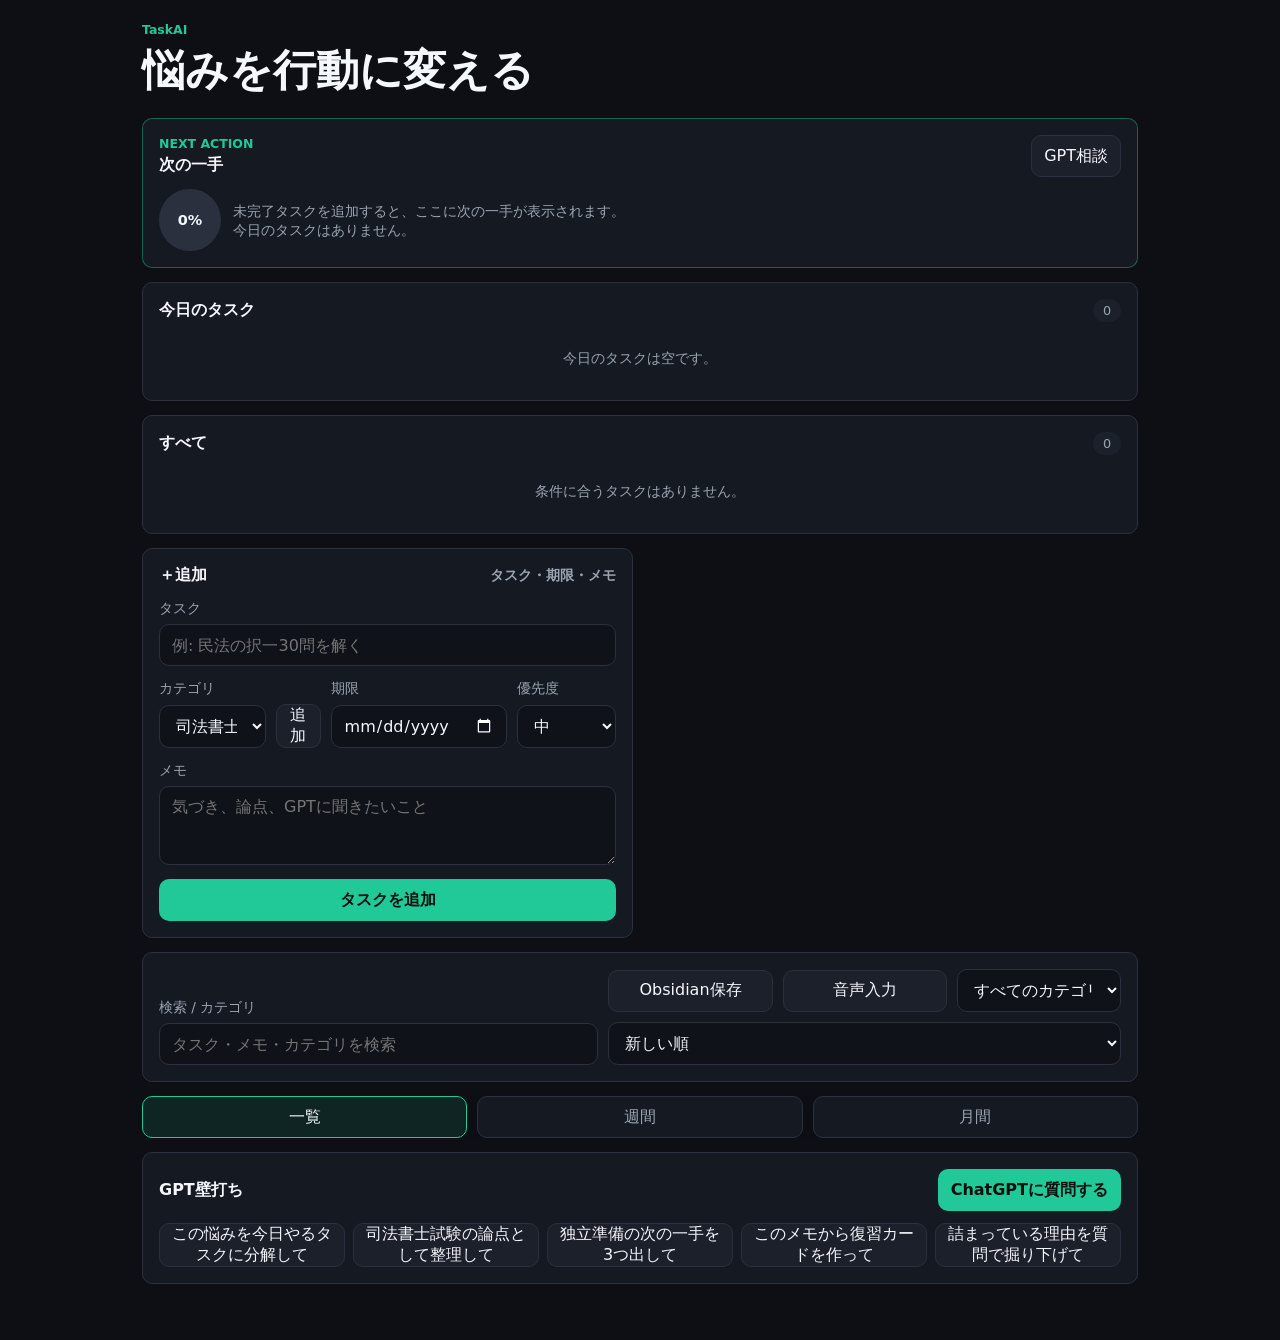
==== commit d50190e8: "Add files via upload" ====
--- a/index.html
+++ b/index.html
@@ -24,7 +24,7 @@
         document.write(`<link rel="manifest" href="${href}">`);
       })();
     </script>
-    <link rel="stylesheet" href="./style.css?v=20260524">
+    <link rel="stylesheet" href="./style.css?v=20260524-2">
   </head>
   <body>
     <div class="app-shell">
@@ -37,14 +37,6 @@
       </header>
 
       <main class="layout">
-        <section class="hero-panel" aria-label="進捗">
-          <div class="progress-ring" aria-hidden="true"><span id="completionRate">0%</span></div>
-          <div class="hero-copy">
-            <h2>司法書士学習・独立準備・知識整理を、今日の一手に。</h2>
-            <p id="todaySummary">今日のタスクはありません。</p>
-          </div>
-        </section>
-
         <section class="next-panel" aria-label="次の一手">
           <div class="section-title">
             <div>
@@ -53,45 +45,35 @@
             </div>
             <button id="nextActionAskButton" class="template-button" type="button">GPT相談</button>
           </div>
-          <p id="nextActionText" class="next-action-text">未完了タスクを追加すると、ここに次の一手が表示されます。</p>
-        </section>
-
-        <section class="view-switcher" aria-label="表示切替">
-          <button class="view-button active" data-view="list" type="button">一覧</button>
-          <button class="view-button" data-view="week" type="button">週間</button>
-          <button class="view-button" data-view="month" type="button">月間</button>
-        </section>
-
-        <section id="calendarView" class="calendar-view hidden" aria-label="カレンダー表示">
-          <div class="section-title">
-            <h2 id="calendarTitle">週間ビュー</h2>
-            <span id="calendarCount" class="count-pill">0</span>
-          </div>
-          <div id="calendarGrid" class="calendar-grid"></div>
-        </section>
-
-        <section class="toolbar" aria-label="検索と操作">
-          <label class="search-field">
-            <span>検索</span>
-            <input id="searchInput" type="search" placeholder="タスク・メモ・カテゴリを検索">
-          </label>
-          <div class="toolbar-row">
-            <button id="obsidianButton" class="template-button" type="button">Obsidian保存</button>
-            <button id="voiceButton" class="template-button" type="button">音声入力</button>
-            <select id="categoryFilter" aria-label="カテゴリフィルタ"></select>
-            <select id="sortSelect" aria-label="並び替え">
-              <option value="created-desc">新しい順</option>
-              <option value="due-asc">期限が近い順</option>
-              <option value="priority-desc">優先度順</option>
-              <option value="title-asc">名前順</option>
-            </select>
-          </div>
+          <div class="next-action-body">
+            <div class="progress-ring compact" aria-hidden="true"><span id="completionRate">0%</span></div>
+            <div>
+              <p id="nextActionText" class="next-action-text">未完了タスクを追加すると、ここに次の一手が表示されます。</p>
+              <p id="todaySummary" class="today-summary">今日のタスクはありません。</p>
+            </div>
+          </div>
+        </section>
+
+        <section class="task-section" data-list-section aria-label="今日のタスク">
+          <div class="section-title">
+            <h2>今日のタスク</h2>
+            <span id="todayCount" class="count-pill">0</span>
+          </div>
+          <div id="todayTasks" class="task-list"></div>
+        </section>
+
+        <section class="task-section" data-list-section aria-label="すべてのタスク">
+          <div class="section-title">
+            <h2>すべて</h2>
+            <span id="taskCount" class="count-pill">0</span>
+          </div>
+          <div id="taskList" class="task-list"></div>
         </section>
 
         <details id="addTaskDetails" class="form-panel" open>
           <summary class="form-summary">
-            <span>タスクを追加</span>
-            <small>必要なときだけ閉じられます</small>
+            <span>＋追加</span>
+            <small>タスク・期限・メモ</small>
           </summary>
           <form id="taskForm" autocomplete="off">
             <label>
@@ -127,28 +109,44 @@
           </form>
         </details>
 
+        <section class="toolbar" aria-label="検索とカテゴリ">
+          <label class="search-field">
+            <span>検索 / カテゴリ</span>
+            <input id="searchInput" type="search" placeholder="タスク・メモ・カテゴリを検索">
+          </label>
+          <div class="toolbar-row">
+            <button id="obsidianButton" class="template-button" type="button">Obsidian保存</button>
+            <button id="voiceButton" class="template-button" type="button">音声入力</button>
+            <select id="categoryFilter" aria-label="カテゴリフィルタ"></select>
+            <select id="sortSelect" aria-label="並び替え">
+              <option value="created-desc">新しい順</option>
+              <option value="due-asc">期限が近い順</option>
+              <option value="priority-desc">優先度順</option>
+              <option value="title-asc">名前順</option>
+            </select>
+          </div>
+        </section>
+
+        <section class="view-switcher" aria-label="週間月間表示">
+          <button class="view-button active" data-view="list" type="button">一覧</button>
+          <button class="view-button" data-view="week" type="button">週間</button>
+          <button class="view-button" data-view="month" type="button">月間</button>
+        </section>
+
+        <section id="calendarView" class="calendar-view hidden" aria-label="カレンダー表示">
+          <div class="section-title">
+            <h2 id="calendarTitle">週間ビュー</h2>
+            <span id="calendarCount" class="count-pill">0</span>
+          </div>
+          <div id="calendarGrid" class="calendar-grid"></div>
+        </section>
+
         <section class="quick-panel" aria-label="GPT壁打ち">
           <div class="section-title">
             <h2>GPT壁打ち</h2>
             <button id="askChatGptButton" class="primary-button" type="button">ChatGPTに質問する</button>
           </div>
           <div id="templateQuestions" class="template-grid"></div>
-        </section>
-
-        <section class="task-section" data-list-section aria-label="今日のタスク">
-          <div class="section-title">
-            <h2>今日のタスク</h2>
-            <span id="todayCount" class="count-pill">0</span>
-          </div>
-          <div id="todayTasks" class="task-list"></div>
-        </section>
-
-        <section class="task-section" data-list-section aria-label="すべてのタスク">
-          <div class="section-title">
-            <h2>すべて</h2>
-            <span id="taskCount" class="count-pill">0</span>
-          </div>
-          <div id="taskList" class="task-list"></div>
         </section>
       </main>
     </div>
@@ -217,6 +215,6 @@
       </form>
     </dialog>
 
-    <script type="module" src="./app.js?v=20260524"></script>
+    <script type="module" src="./app.js?v=20260524-2"></script>
   </body>
 </html>
--- a/style.css
+++ b/style.css
@@ -66,6 +66,12 @@
   z-index: 5;
   border-color: rgba(32, 201, 151, 0.42);
 }
+.next-action-body {
+  display: grid;
+  grid-template-columns: auto 1fr;
+  align-items: center;
+  gap: 12px;
+}
 .progress-ring {
   --progress: 0%;
   display: grid;
@@ -76,20 +82,20 @@
   background: conic-gradient(var(--accent) var(--progress), #2a303d 0);
   font-weight: 800;
 }
+.progress-ring.compact {
+  width: 62px;
+  font-size: 0.9rem;
+}
 .hero-copy, .toolbar { display: grid; gap: 10px; }
 .hero-copy h2, .section-title h2 { font-size: 1rem; }
-.hero-copy p, .task-meta, .empty-state, label span, .form-summary small, .next-action-text, .calendar-day p {
+.hero-copy p, .task-meta, .empty-state, label span, .form-summary small, .next-action-text, .today-summary, .calendar-day p {
   color: var(--muted);
   font-size: 0.86rem;
 }
 .next-action-text { line-height: 1.6; }
 
 .view-switcher {
-  position: sticky;
-  top: 92px;
-  z-index: 4;
   background: rgba(13, 15, 20, 0.92);
-  backdrop-filter: blur(10px);
 }
 .view-button {
   flex: 1;
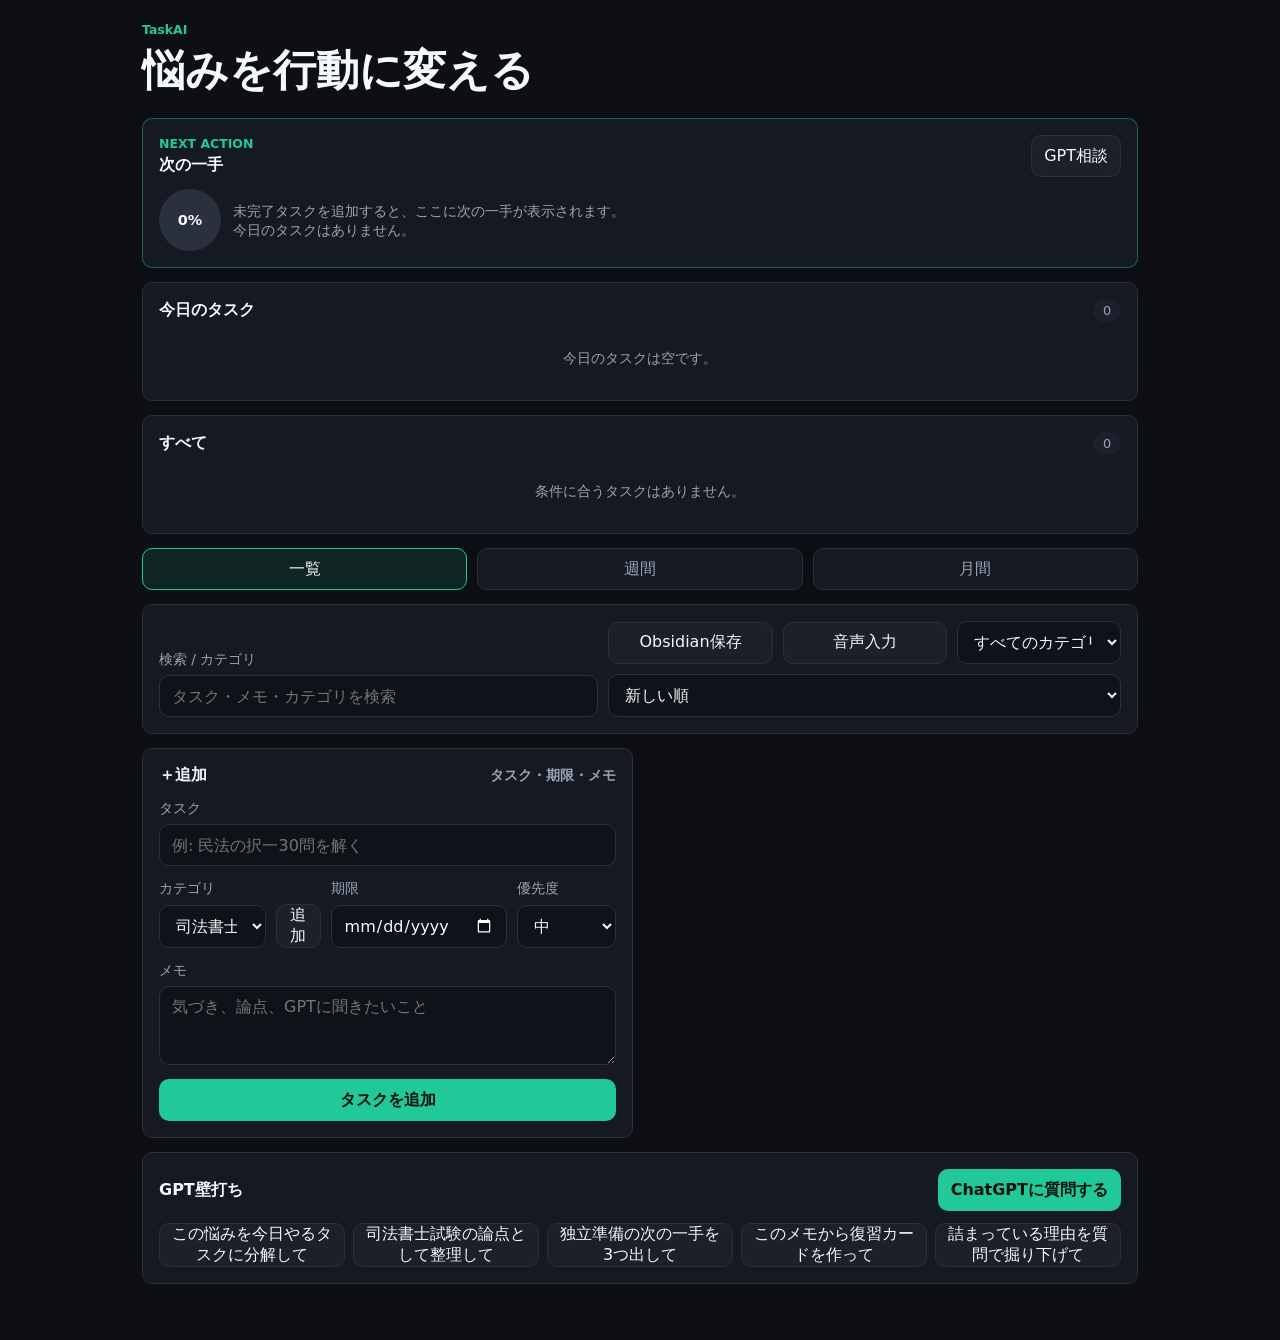
==== commit 0d555240: "Add files via upload" ====
--- a/index.html
+++ b/index.html
@@ -24,7 +24,7 @@
         document.write(`<link rel="manifest" href="${href}">`);
       })();
     </script>
-    <link rel="stylesheet" href="./style.css?v=20260524-2">
+    <link rel="stylesheet" href="./style.css?v=20260524-3">
   </head>
   <body>
     <div class="app-shell">
@@ -68,6 +68,38 @@
             <span id="taskCount" class="count-pill">0</span>
           </div>
           <div id="taskList" class="task-list"></div>
+        </section>
+
+        <section class="view-switcher" aria-label="週間月間表示">
+          <button class="view-button active" data-view="list" type="button">一覧</button>
+          <button class="view-button" data-view="week" type="button">週間</button>
+          <button class="view-button" data-view="month" type="button">月間</button>
+        </section>
+
+        <section id="calendarView" class="calendar-view hidden" aria-label="カレンダー表示">
+          <div class="section-title">
+            <h2 id="calendarTitle">週間ビュー</h2>
+            <span id="calendarCount" class="count-pill">0</span>
+          </div>
+          <div id="calendarGrid" class="calendar-grid"></div>
+        </section>
+
+        <section class="toolbar" aria-label="検索とカテゴリ">
+          <label class="search-field">
+            <span>検索 / カテゴリ</span>
+            <input id="searchInput" type="search" placeholder="タスク・メモ・カテゴリを検索">
+          </label>
+          <div class="toolbar-row">
+            <button id="obsidianButton" class="template-button" type="button">Obsidian保存</button>
+            <button id="voiceButton" class="template-button" type="button">音声入力</button>
+            <select id="categoryFilter" aria-label="カテゴリフィルタ"></select>
+            <select id="sortSelect" aria-label="並び替え">
+              <option value="created-desc">新しい順</option>
+              <option value="due-asc">期限が近い順</option>
+              <option value="priority-desc">優先度順</option>
+              <option value="title-asc">名前順</option>
+            </select>
+          </div>
         </section>
 
         <details id="addTaskDetails" class="form-panel" open>
@@ -109,38 +141,6 @@
           </form>
         </details>
 
-        <section class="toolbar" aria-label="検索とカテゴリ">
-          <label class="search-field">
-            <span>検索 / カテゴリ</span>
-            <input id="searchInput" type="search" placeholder="タスク・メモ・カテゴリを検索">
-          </label>
-          <div class="toolbar-row">
-            <button id="obsidianButton" class="template-button" type="button">Obsidian保存</button>
-            <button id="voiceButton" class="template-button" type="button">音声入力</button>
-            <select id="categoryFilter" aria-label="カテゴリフィルタ"></select>
-            <select id="sortSelect" aria-label="並び替え">
-              <option value="created-desc">新しい順</option>
-              <option value="due-asc">期限が近い順</option>
-              <option value="priority-desc">優先度順</option>
-              <option value="title-asc">名前順</option>
-            </select>
-          </div>
-        </section>
-
-        <section class="view-switcher" aria-label="週間月間表示">
-          <button class="view-button active" data-view="list" type="button">一覧</button>
-          <button class="view-button" data-view="week" type="button">週間</button>
-          <button class="view-button" data-view="month" type="button">月間</button>
-        </section>
-
-        <section id="calendarView" class="calendar-view hidden" aria-label="カレンダー表示">
-          <div class="section-title">
-            <h2 id="calendarTitle">週間ビュー</h2>
-            <span id="calendarCount" class="count-pill">0</span>
-          </div>
-          <div id="calendarGrid" class="calendar-grid"></div>
-        </section>
-
         <section class="quick-panel" aria-label="GPT壁打ち">
           <div class="section-title">
             <h2>GPT壁打ち</h2>
@@ -215,6 +215,6 @@
       </form>
     </dialog>
 
-    <script type="module" src="./app.js?v=20260524-2"></script>
+    <script type="module" src="./app.js?v=20260524-3"></script>
   </body>
 </html>
--- a/style.css
+++ b/style.css
@@ -175,6 +175,10 @@
   background: #10141b;
   padding: 12px;
 }
+.task-card.is-linked {
+  border-color: var(--accent);
+  box-shadow: 0 0 0 3px rgba(32, 201, 151, 0.16);
+}
 .task-main {
   display: grid;
   grid-template-columns: 34px 1fr;
@@ -227,6 +231,9 @@
   font-size: 0.84rem;
   font-weight: 800;
 }
+.calendar-task:hover {
+  filter: brightness(1.05);
+}
 
 .fab-button {
   position: fixed;
